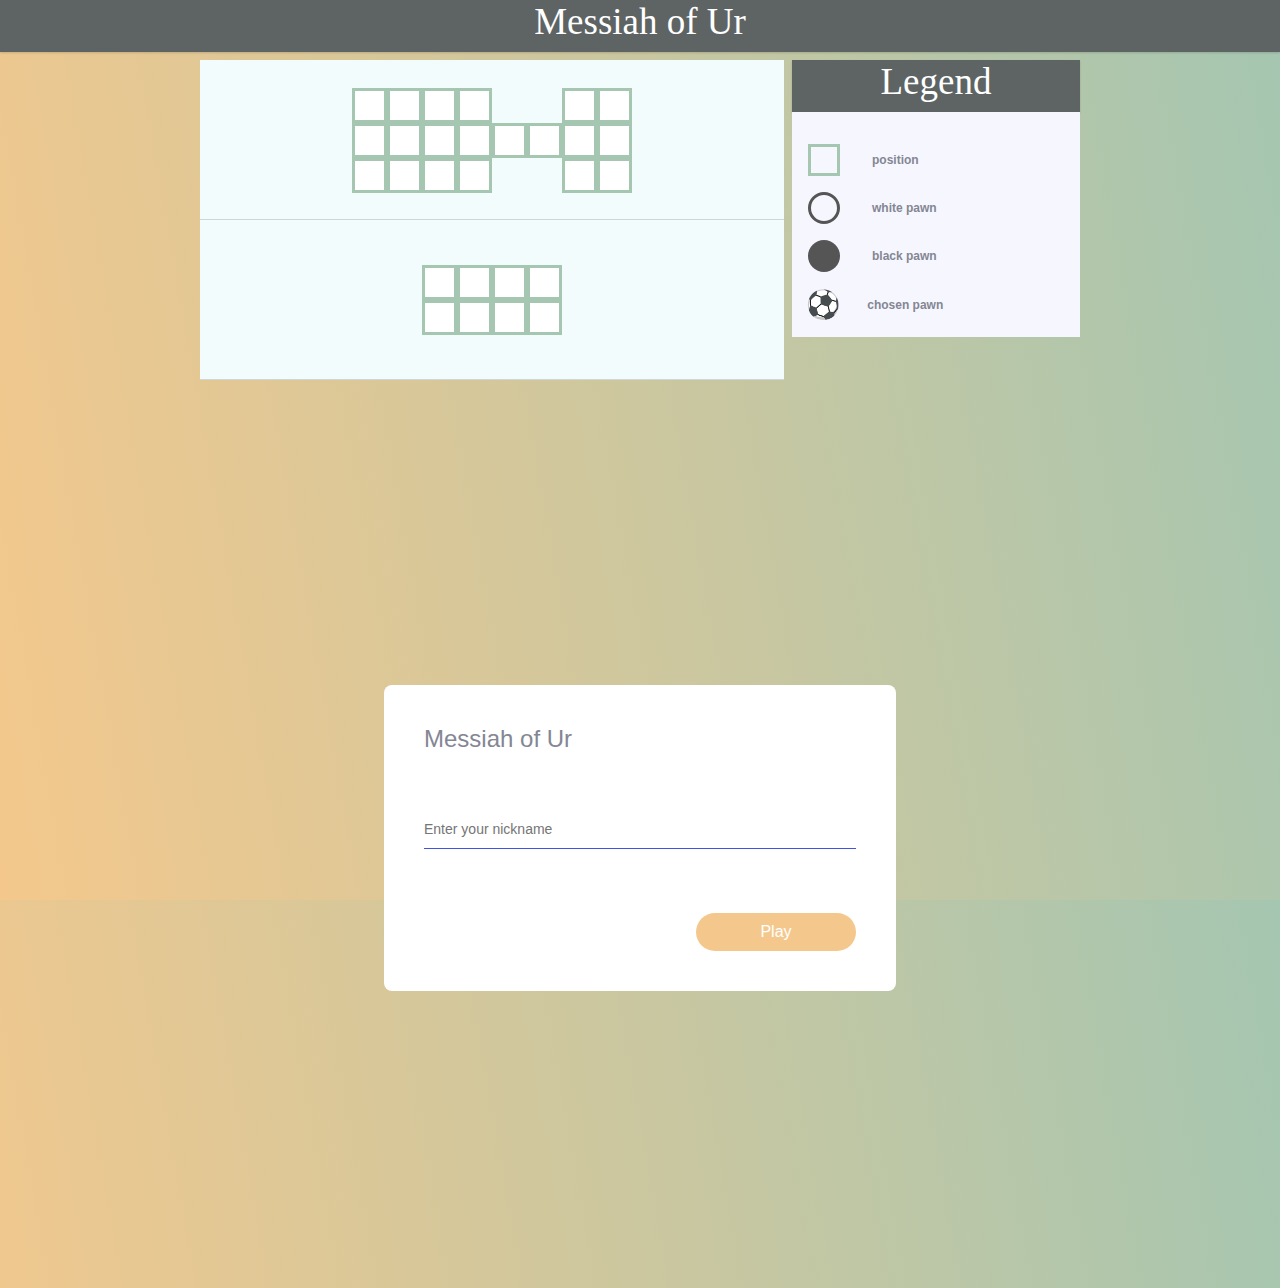
==== play.html @ 35cfcf19 "Create Initial Commit" ====
<!DOCTYPE html>
<html lang="en">

<head>
    <meta charset="UTF-8">
    <title>Messiah of Ur</title>
    <link rel="stylesheet" href="css/style.css">
    <meta name="viewport" content="width=device-width, initial-scale=1.0, maximum-scale=1.0, user-scalable=no">
</head>

<body>
    <header class="posts-header">
        <h1 class="page-headers">Messiah of Ur</h1>
    </header>

    <main class="container">
        <section class="main-content">
            <header class="game-wrapper">
                <div class="board-left-wrapper">
                    <div class="square board-square"></div>
                    <div class="square board-square"></div>
                    <div class="square board-square"></div>
                    <div class="square board-square"></div>
                    <div class="square board-square"></div>
                    <div class="square board-square"></div>
                    <div class="square board-square"></div>
                    <div class="square board-square"></div>
                    <div class="square board-square"></div>
                    <div class="square board-square"></div>
                    <div class="square board-square"></div>
                    <div class="square board-square"></div>
                </div>
                <div class="board-middle-wrapper">
                    <div class="square board-square"></div>
                    <div class="square board-square"></div>
                </div>
                <div class="board-right-wrapper">
                    <div class="square board-square"></div>
                    <div class="square board-square"></div>
                    <div class="square board-square"></div>
                    <div class="square board-square"></div>
                    <div class="square board-square"></div>
                    <div class="square board-square"></div>
                </div>
            </header>
            <div class="game-wrapper">
                <div class="board-squares-left">
                    <div class="square board-square"></div>
                    <div class="square board-square"></div>
                    <div class="square board-square"></div>
                    <div class="square board-square"></div>
                    <div class="square board-square"></div>
                    <div class="square board-square"></div>
                    <div class="square board-square"></div>
                    <div class="square board-square"></div>
                </div>
            </div>
        </section>
        <aside class="legend">
            <header class="posts-header">
                <h1 class="page-headers">Legend</h1>
            </header>

            <div class="legend-information">
                <div class="legend-content">
                    <div class="square legend-square"></div>
                    <h3>position</h3>
                </div>
                <div class="legend-content">
                    <div class="circle empty-circle"></div>
                    <h3>white pawn</h3>
                </div>
                <div class="legend-content">
                    <div class="circle filled-circle"></div>
                    <h3>black pawn</h3>
                </div>
                <div class="legend-content">
                    <a class="chosen-circle">&#9917;</a>
                    <h3>chosen pawn</h3>
                </div>
            </div>
        </aside>
    </main>

    <div class="start">
        <form name="auth-form" class="start-form">
            <h2 class="start-title">Messiah of Ur</h2>

            <input type="nickname" name="nickname" placeholder="Enter your nickname" class="nickname-input" />

            <div class="start-actions">
                <button type="submit" class="start-button">Play</button>
            </div>
        </form>
    </div>
</body>

</html>
---- css/style.css ----
* {
    box-sizing: border-box;
    margin: 0;
    padding: 0;
    font-family: Helvetica, sans-serif;
    outline: none;
}

html, body, .start {
    width: 100%;
    height: 100%;
}

body {
    background-image: linear-gradient(-100deg, #a5c6b1 0%, #f4c88c 100%);
    color: #333;
    font-size: 0.875rem;
}

.board-left-wrapper, .board-middle-wrapper, .board-right-wrapper, .board-squares-left {
    display: grid;
    background-color: #fff;
    color: #444;
}

.board-left-wrapper {
    grid-template-columns: 35px 35px 35px 35px;
    grid-template-rows: 35px 35px 35px;
}

.board-middle-wrapper {
    grid-template-columns: 35px 35px;
    grid-template-rows: 35px;
}

.board-right-wrapper {
    grid-template-columns: 35px 35px;
    grid-template-rows: 35px 35px 35px;
}

.board-squares-left {
    grid-template-columns: 35px 35px 35px 35px;
    grid-template-rows: 35px 35px;
}

.square {
    background-color: none;
    border-style: solid;
    border-color: #a5c6b1;
}

.board-square {
    height: 2.2rem;
    width: 2.2rem;
}

.circle {
    border-radius: 50%;
}

.legend-square, .circle {
    height: 2rem;
    width: 2rem;
    border-style: solid;
}

.circle {
    border-color: #555;
}

.empty-circle {
    background-color: none;
}

.filled-circle {
    background-color: #555;
}

.chosen-circle {
    font-size: 1.725rem;
    margin-left: -0.125rem;
    margin-right: -0.3rem;
}

.page-headers {
    font-size: 2.313rem;
    font-weight: 100;
    display: flex;
    justify-content: center;
    color: #fff;
    font-family: "Comic Sans MS", "Comic Sans", cursive;
}

.posts-header {
    background-color: #5e6464;
    box-shadow: 0 1px 2px 0 rgba(0, 0, 0, 0.15);
    align-items: center;
    height: 3.25rem;
}

.container {
    display: flex;
    align-items: flex-start;
    margin: 0.5rem auto;
    max-width: 55rem;
}

.start {
    display: flex;
}

.start-form {
    border-radius: 0.5rem;
    background-color: #FFF;
    display: flex;
    flex-direction: column;
    padding: 2.5rem;
    max-width: 32rem;
    margin: auto;
    max-height: 90%;
    width: 90%;
}

.start-title {
    color: #848694;
    font-size: 1.5rem;
    font-weight: 400;
    margin-bottom: 3.5rem;
    max-width: 100%;
}

.nickname-input {
    border: none;
    border-bottom: 1px solid #4154E0;
    font-size: 0.875rem;
    margin-bottom: 1rem;
    height: 2.5rem;
    width: 100%;
}

.nickname-input:focus {
    border-color: #557de0;
    box-shadow: 0 1px 0 0 #557de0;
}

.start-actions {
    align-self: flex-end;
    display: flex;
    flex-direction: column;
    align-items: center;
    margin-top: 3rem;
    width: 100%;
    max-width: 10rem;
}

.start-button {
    background-color: #f4c88c;
    border: none;
    border-radius: 1.25rem;
    color: #FFF;
    cursor: pointer;
    font-size: 1rem;
    text-align: center;
    height: 2.375rem;
    width: 100%;
}

.start-button:hover, .start-button:focus, .start-button:active {
    background-color: #cc883e;
}

.legend {
    background-color: #FFF;
    flex: 1;
    max-width: 18rem;
}

.legend-information {
    background-color: #F6F7FE;
    /* display: flex; */
    align-items: center;
    padding: 1rem;
    /* height: 3.75rem; */
}

.legend-content {
    display: flex;
    margin-right: 1rem;
    font-weight: 700;
    margin-top: 1rem;
}

.legend-content h3 {
    font-size: 0.75rem;
    align-items: center;
    justify-content: center;
    display: flex;
    color: #848694;
    /* margin-top: 1rem; */
    margin-left: 2rem;
}

.legend-content p {
    font-size: 1.125rem;
    color: #00BFD9;
}

.main-content {
    background-color: #FFF;
    flex: 1;
    margin-right: 0.5rem;
    list-style: none;
}

.post {
    display: flex;
    min-height: 7rem;
    padding-top: 1rem;
    padding-left: 1rem;
    padding-bottom: 1rem;
    box-shadow: inset 0 -1px 0 0 rgba(0, 0, 0, 0.15);
    display: flex;
    padding-right: 1rem;
}

.game-wrapper {
    height: 10rem;
    padding: 0 2rem;
    background-color: #F2FCFD;
    display: flex;
    justify-content: center;
    flex-direction: row;
    align-items: center;
    box-shadow: inset 0 -1px 0 0 rgba(0, 0, 0, 0.15);
}

@media screen and (max-width: 55.5rem) {
    .container {
        flex-direction: column;
        width: 90%;
        align-items: stretch;
    }
    .legend {
        margin-right: 0;
        /* max-width: 40%; */
    }
}
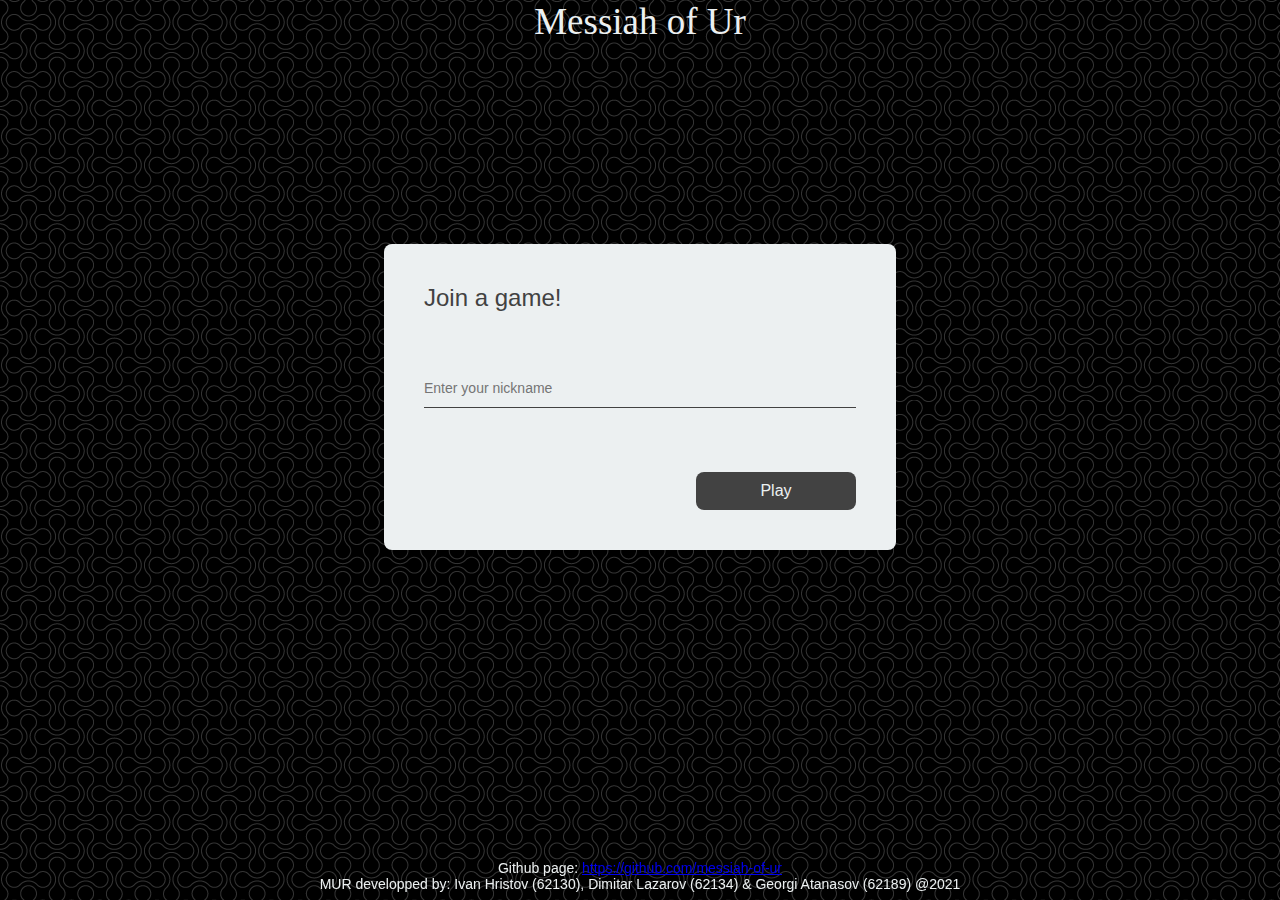
==== commit 413b64b6: "Refined UI and fixed some gameplay bugs" ====
--- a/play.html
+++ b/play.html
@@ -13,46 +13,63 @@
         <h1 class="page-headers">Messiah of Ur</h1>
     </header>
 
-    <main class="container">
+    <main id="container">
         <section class="main-content">
+            <div class="messages-wrapper">
+                <h3 class="messages" id="message:1">...</h3>
+                <h3 class="messages" id="message:2">Waiting for the other player</h3>
+                <h3 class="messages" id="message:3">...</h3>
+            </div>
+            <hr>
+            <div class="score-wrapper">
+                <h3 id="score">Score - You: 0, Opponent: 0</h3>
+            </div>
+            <hr>
             <header class="game-wrapper">
                 <div class="board-left-wrapper">
-                    <div class="square board-square"></div>
-                    <div class="square board-square"></div>
-                    <div class="square board-square"></div>
-                    <div class="square board-square"></div>
-                    <div class="square board-square"></div>
-                    <div class="square board-square"></div>
-                    <div class="square board-square"></div>
-                    <div class="square board-square"></div>
-                    <div class="square board-square"></div>
-                    <div class="square board-square"></div>
-                    <div class="square board-square"></div>
-                    <div class="square board-square"></div>
+                    <div class="square board-square"><div class="circle" id="B:-4"></div></div>
+                    <div class="square board-square"><div class="circle" id="B:-3"></div></div>
+                    <div class="square board-square"><div class="circle" id="B:-2"></div></div>
+                    <div class="square board-square"><div class="circle" id="B:-1"></div></div>
+                    <div class="square board-square"><div class="circle" id="B:5"></div></div>
+                    <div class="square board-square"><div class="circle" id="B:6"></div></div>
+                    <div class="square board-square"><div class="circle" id="B:7"></div></div>
+                    <div class="square board-square circle-background-image"><div class="circle" id="B:8"></div></div>
+                    <div class="square board-square"><div class="circle" id="B:4"></div></div>
+                    <div class="square board-square"><div class="circle" id="B:3"></div></div>
+                    <div class="square board-square"><div class="circle" id="B:2"></div></div>
+                    <div class="square board-square"><div class="circle" id="B:1"></div></div>
                 </div>
                 <div class="board-middle-wrapper">
-                    <div class="square board-square"></div>
-                    <div class="square board-square"></div>
+                    <div class="square board-square"><div class="circle" id="B:9"></div></div>
+                    <div class="square board-square"><div class="circle" id="B:10"></div></div>
                 </div>
                 <div class="board-right-wrapper">
-                    <div class="square board-square"></div>
-                    <div class="square board-square"></div>
-                    <div class="square board-square"></div>
-                    <div class="square board-square"></div>
-                    <div class="square board-square"></div>
-                    <div class="square board-square"></div>
+                    <div class="square board-square"><div class="circle" id="B:-14"></div></div>
+                    <div class="square board-square"><div class="circle" id="B:-13"></div></div>
+                    <div class="square board-square"><div class="circle" id="B:11"></div></div>
+                    <div class="square board-square"><div class="circle" id="B:12"></div></div>
+                    <div class="square board-square"><div class="circle" id="B:14"></div></div>
+                    <div class="square board-square"><div class="circle" id="B:13"></div></div>
                 </div>
             </header>
-            <div class="game-wrapper">
-                <div class="board-squares-left">
-                    <div class="square board-square"></div>
-                    <div class="square board-square"></div>
-                    <div class="square board-square"></div>
-                    <div class="square board-square"></div>
-                    <div class="square board-square"></div>
-                    <div class="square board-square"></div>
-                    <div class="square board-square"></div>
-                    <div class="square board-square"></div>
+            <hr>
+            <div class="game-wrapper current-turn-wrapper">
+                <div class="bench">
+                    <h4>Bench</h4>
+                    <div class="board-squares-left">
+                        <div class="square board-square"><div class="circle" id="S:1"></div></div>
+                        <div class="square board-square"><div class="circle" id="S:2"></div></div>
+                        <div class="square board-square"><div class="circle" id="S:3"></div></div>
+                        <div class="square board-square"><div class="circle" id="S:4"></div></div>
+                        <div class="square board-square"><div class="circle" id="S:5"></div></div>
+                        <div class="square board-square"><div class="circle" id="S:6"></div></div>
+                        <div class="square board-square"><div class="circle" id="S:7"></div></div>
+                        <div class="square board-square"><div class="circle" id="S:8"></div></div>
+                    </div>
+                </div>
+                <div class="skip-actions">
+                    <button type="submit" class="start-button" onclick="skipMove()">Skip turn</button>
                 </div>
             </div>
         </section>
@@ -60,39 +77,46 @@
             <header class="posts-header">
                 <h1 class="page-headers">Legend</h1>
             </header>
-
+            <hr>
             <div class="legend-information">
                 <div class="legend-content">
                     <div class="square legend-square"></div>
-                    <h3>position</h3>
+                    <h3>Zones</h3>
                 </div>
                 <div class="legend-content">
                     <div class="circle empty-circle"></div>
-                    <h3>white pawn</h3>
+                    <h3 id="white-pawn">white pawn</h3>
                 </div>
                 <div class="legend-content">
                     <div class="circle filled-circle"></div>
-                    <h3>black pawn</h3>
+                    <h3 id="black-pawn">black pawn</h3>
                 </div>
                 <div class="legend-content">
-                    <a class="chosen-circle">&#9917;</a>
-                    <h3>chosen pawn</h3>
+                    <div class="circle available-circle"></div>
+                    <h3>Pawns available to move</h3>
                 </div>
             </div>
         </aside>
     </main>
 
-    <div class="start">
-        <form name="auth-form" class="start-form">
-            <h2 class="start-title">Messiah of Ur</h2>
+    <div id="start" name="auth-form" class="start-form">
+            <h2 class="start-title">Join a game!</h2>
 
-            <input type="nickname" name="nickname" placeholder="Enter your nickname" class="nickname-input" />
+            <input type="nickname" name="nickname" placeholder="Enter your nickname" id="nickname-input"/>
 
             <div class="start-actions">
-                <button type="submit" class="start-button">Play</button>
+                <button class="start-button" onclick="startGame();">Play</button>
             </div>
-        </form>
     </div>
+
+    <footer class="footer">
+        <p>Github page: <a href="https://github.com/messiah-of-ur">https://github.com/messiah-of-ur</a></p>
+        <p>MUR developped by: Ivan Hristov (62130), Dimitar Lazarov (62134) & Georgi Atanasov (62189) @2021</p>
+    </footer>
+
+    <input id="plrID" value=0 type="number"></input>
+
+    <script src="js/game.js"></script>
 </body>
 
 </html>--- a/css/style.css
+++ b/css/style.css
@@ -1,25 +1,89 @@
+@font-face {
+    font-family: Yusei;
+    src: url(YuseiMagic-Regular.ttf);
+}
+ 
 * {
     box-sizing: border-box;
     margin: 0;
     padding: 0;
-    font-family: Helvetica, sans-serif;
+    font-family: Yusei, sans-serif;
     outline: none;
 }
 
-html, body, .start {
+html, body {
     width: 100%;
     height: 100%;
 }
 
 body {
-    background-image: linear-gradient(-100deg, #a5c6b1 0%, #f4c88c 100%);
+    background-image: url("../images/double-bubble-dark.png");
     color: #333;
     font-size: 0.875rem;
 }
 
+.posts-header {
+    /* background-color: #000; */
+    align-items: center;
+    height: 3.25rem;
+}
+
+.page-headers {
+    font-size: 2.313rem;
+    font-weight: 100;
+    display: flex;
+    justify-content: center;
+    color: #ecf0f1;
+    font-family: Yusei;
+}
+
+#container {
+    /*display: flex;*/
+    display: none;
+    align-items: flex-start;
+    margin: 1rem auto;
+    max-width: 55rem;
+}
+
+hr {
+    border: 1px solid #424242;
+    background-color: #424242;
+    margin: 0.5rem;
+    margin-left: 2rem;
+    margin-right: 2rem;
+}
+
+.main-content {
+    border-radius: 0.5rem;
+    background-color: #ecf0f1;
+    flex: 1;
+    margin-right: 0.5rem;
+    list-style: none;
+}
+
+.messages-wrapper {
+    display: grid;
+    justify-content: center;
+    align-items: center;
+    height: 5rem;
+}
+
+.messages {
+    color: #333;
+}
+
+.game-wrapper {
+    height: 10rem;
+    padding: 0 2rem;
+    display: flex;
+    justify-content: center;
+    flex-direction: row;
+    align-items: center;
+}
+
 .board-left-wrapper, .board-middle-wrapper, .board-right-wrapper, .board-squares-left {
     display: grid;
-    background-color: #fff;
+    background-color: #ecf0f1;
     color: #444;
 }
 
@@ -38,6 +102,28 @@
     grid-template-rows: 35px 35px 35px;
 }
 
+.circle-background-image {
+    background-image: url("../images/rosette-gray.png");
+    background-size: cover;
+}
+
+.score-wrapper {
+    display: flex;
+    justify-content: center;
+    align-items: center;
+    height: 2rem;
+}
+
+.current-turn-wrapper {
+    justify-content: space-around;
+}
+
+.bench h4 {
+    display: flex;
+    justify-content: center;
+    margin-bottom: 0.5rem;
+}
+
 .board-squares-left {
     grid-template-columns: 35px 35px 35px 35px;
     grid-template-rows: 35px 35px;
@@ -46,101 +132,125 @@
 .square {
     background-color: none;
     border-style: solid;
-    border-color: #a5c6b1;
+    border-color: #424242;
 }
 
 .board-square {
-    height: 2.2rem;
-    width: 2.2rem;
+    height: 2.3rem;
+    width: 2.3rem;
+
+}
+
+.skip-actions {
+    width: 100%;
+    max-width: 10rem;
+}
+
+.legend {
+    background-color: #ecf0f1;
+    flex: 1;
+    max-width: 18rem;
+    border-radius: 0.5rem;
+}
+
+.legend .page-headers {
+    color: #424242;
+}
+
+.legend .posts-header {
+    height: 5.65rem;
+    align-items: center;
+    justify-content: center;
+    display: flex;
+}
+
+.legend-information {
+    align-items: center;
+    padding: 2rem;
+    padding-top: 1rem;
+}
+
+.legend-content {
+    display: flex;
+    margin-right: 1rem;
+    font-weight: 700;
+    margin-top: 1rem;
+}
+
+.legend-content h3 {
+    font-size: 0.75rem;
+    align-items: center;
+    justify-content: center;
+    display: flex;
+    color: #424242;
+    /* margin-top: 1rem; */
+    margin-left: 2rem;
+}
+
+.legend-square, .circle {
+    height: 1.85rem;
+    width: 1.85rem;
+    border-style: solid;
 }
 
 .circle {
     border-radius: 50%;
-}
-
-.legend-square, .circle {
-    height: 2rem;
-    width: 2rem;
-    border-style: solid;
-}
-
-.circle {
-    border-color: #555;
+    border-color: #424242;
 }
 
 .empty-circle {
-    background-color: none;
+    background-color: #fff;
 }
 
 .filled-circle {
-    background-color: #555;
-}
-
-.chosen-circle {
-    font-size: 1.725rem;
-    margin-left: -0.125rem;
-    margin-right: -0.3rem;
-}
-
-.page-headers {
-    font-size: 2.313rem;
-    font-weight: 100;
-    display: flex;
-    justify-content: center;
-    color: #fff;
-    font-family: "Comic Sans MS", "Comic Sans", cursive;
-}
-
-.posts-header {
-    background-color: #5e6464;
-    box-shadow: 0 1px 2px 0 rgba(0, 0, 0, 0.15);
-    align-items: center;
-    height: 3.25rem;
-}
-
-.container {
-    display: flex;
-    align-items: flex-start;
-    margin: 0.5rem auto;
-    max-width: 55rem;
-}
-
-.start {
-    display: flex;
+    background-color: #000;
+}
+
+.available-circle {
+    border-color: #d35400;
+    background-color: #424242;
+}
+
+#start {
+    display: flex;
+}
+
+input {
+    background-color: #ecf0f1;
 }
 
 .start-form {
     border-radius: 0.5rem;
-    background-color: #FFF;
+    background-color: #ecf0f1;
     display: flex;
     flex-direction: column;
     padding: 2.5rem;
     max-width: 32rem;
     margin: auto;
+    margin-top: 15%;
     max-height: 90%;
     width: 90%;
 }
 
 .start-title {
-    color: #848694;
+    color: #424242;
     font-size: 1.5rem;
     font-weight: 400;
     margin-bottom: 3.5rem;
     max-width: 100%;
 }
 
-.nickname-input {
+#nickname-input {
     border: none;
-    border-bottom: 1px solid #4154E0;
+    border-bottom: 1px solid #424242;
     font-size: 0.875rem;
     margin-bottom: 1rem;
     height: 2.5rem;
     width: 100%;
 }
 
-.nickname-input:focus {
-    border-color: #557de0;
-    box-shadow: 0 1px 0 0 #557de0;
+#nickname-input:focus {
+    border-color: #424242;
 }
 
 .start-actions {
@@ -154,10 +264,10 @@
 }
 
 .start-button {
-    background-color: #f4c88c;
+    background-color: #424242;
     border: none;
-    border-radius: 1.25rem;
-    color: #FFF;
+    border-radius: 0.5rem;
+    color: #ecf0f1;
     cursor: pointer;
     font-size: 1rem;
     text-align: center;
@@ -166,82 +276,37 @@
 }
 
 .start-button:hover, .start-button:focus, .start-button:active {
-    background-color: #cc883e;
-}
-
-.legend {
-    background-color: #FFF;
-    flex: 1;
-    max-width: 18rem;
-}
-
-.legend-information {
-    background-color: #F6F7FE;
-    /* display: flex; */
-    align-items: center;
-    padding: 1rem;
-    /* height: 3.75rem; */
-}
-
-.legend-content {
-    display: flex;
-    margin-right: 1rem;
-    font-weight: 700;
-    margin-top: 1rem;
-}
-
-.legend-content h3 {
-    font-size: 0.75rem;
-    align-items: center;
-    justify-content: center;
-    display: flex;
-    color: #848694;
-    /* margin-top: 1rem; */
-    margin-left: 2rem;
-}
-
-.legend-content p {
-    font-size: 1.125rem;
-    color: #00BFD9;
-}
-
-.main-content {
-    background-color: #FFF;
-    flex: 1;
-    margin-right: 0.5rem;
-    list-style: none;
-}
-
-.post {
-    display: flex;
-    min-height: 7rem;
-    padding-top: 1rem;
-    padding-left: 1rem;
-    padding-bottom: 1rem;
-    box-shadow: inset 0 -1px 0 0 rgba(0, 0, 0, 0.15);
-    display: flex;
-    padding-right: 1rem;
-}
-
-.game-wrapper {
-    height: 10rem;
-    padding: 0 2rem;
-    background-color: #F2FCFD;
-    display: flex;
-    justify-content: center;
-    flex-direction: row;
-    align-items: center;
-    box-shadow: inset 0 -1px 0 0 rgba(0, 0, 0, 0.15);
+    background-color: #000;
+}
+
+.footer {
+    position: fixed;
+    display: flex;
+    flex-direction: column;
+    justify-content: center;
+    align-items: center;
+    width: 100%;
+    /* background-color: #000; */
+    bottom: 0;
+    height: 3rem;
+    color: #ecf0f1;
+}
+
+a:visited { color: #bbb; }
+a:hover, a:active { color:#ffffff }
+
+#plrID {
+    display: none;
 }
 
 @media screen and (max-width: 55.5rem) {
-    .container {
+    #container {
         flex-direction: column;
         width: 90%;
         align-items: stretch;
+        display: "none"
     }
     .legend {
         margin-right: 0;
-        /* max-width: 40%; */
     }
-}+}
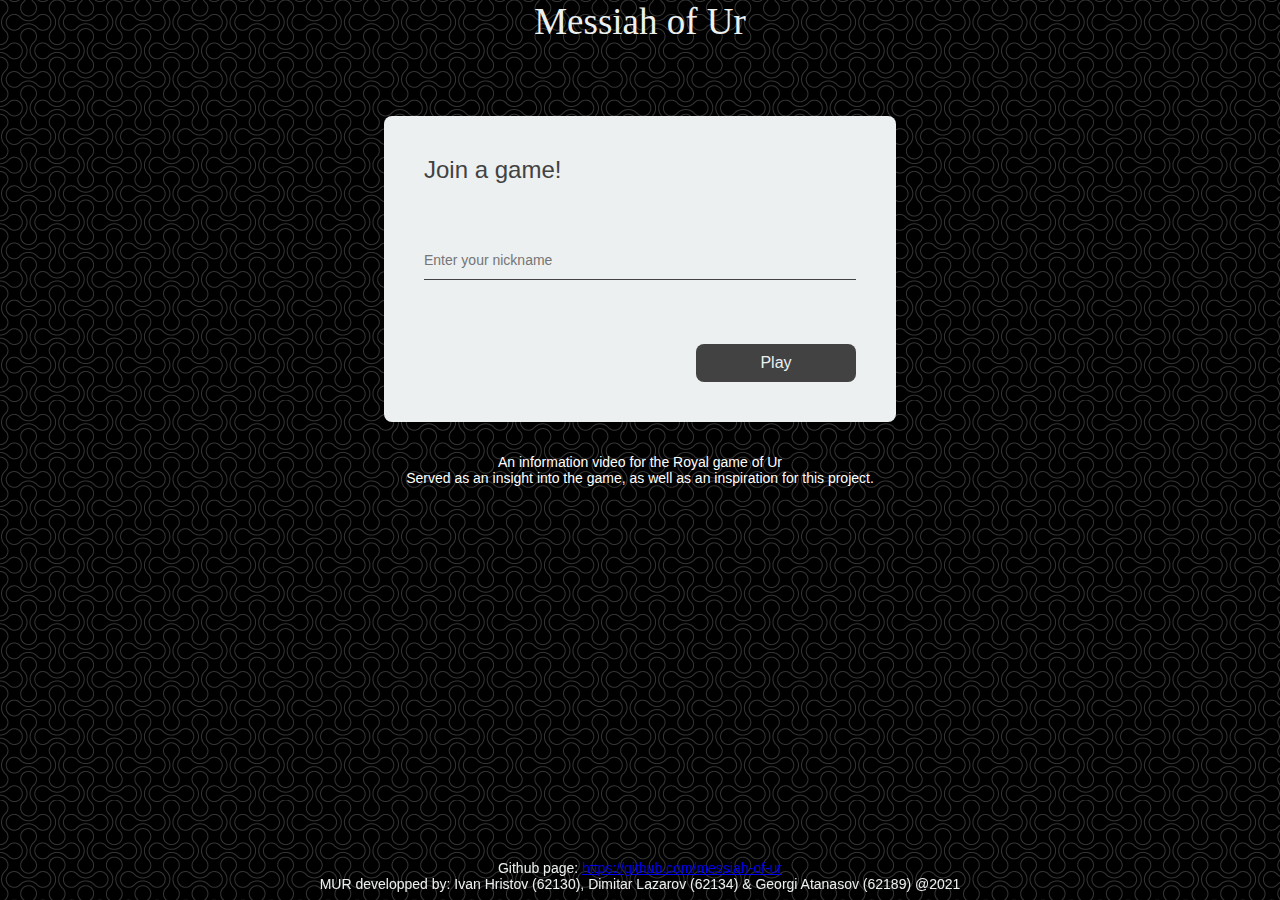
==== commit cb9b4a06: "Added an informational video + Bugfixes" ====
--- a/play.html
+++ b/play.html
@@ -27,7 +27,7 @@
             <hr>
             <header class="game-wrapper">
                 <div class="board-left-wrapper">
-                    <div class="square board-square"><div class="circle" id="B:-4"></div></div>
+                    <div class="square board-square circle-background-image"><div class="circle" id="B:-4"></div></div>
                     <div class="square board-square"><div class="circle" id="B:-3"></div></div>
                     <div class="square board-square"><div class="circle" id="B:-2"></div></div>
                     <div class="square board-square"><div class="circle" id="B:-1"></div></div>
@@ -35,7 +35,7 @@
                     <div class="square board-square"><div class="circle" id="B:6"></div></div>
                     <div class="square board-square"><div class="circle" id="B:7"></div></div>
                     <div class="square board-square circle-background-image"><div class="circle" id="B:8"></div></div>
-                    <div class="square board-square"><div class="circle" id="B:4"></div></div>
+                    <div class="square board-square circle-background-image"><div class="circle" id="B:4"></div></div>
                     <div class="square board-square"><div class="circle" id="B:3"></div></div>
                     <div class="square board-square"><div class="circle" id="B:2"></div></div>
                     <div class="square board-square"><div class="circle" id="B:1"></div></div>
@@ -45,11 +45,11 @@
                     <div class="square board-square"><div class="circle" id="B:10"></div></div>
                 </div>
                 <div class="board-right-wrapper">
-                    <div class="square board-square"><div class="circle" id="B:-14"></div></div>
+                    <div class="square board-square circle-background-image"><div class="circle" id="B:-14"></div></div>
                     <div class="square board-square"><div class="circle" id="B:-13"></div></div>
                     <div class="square board-square"><div class="circle" id="B:11"></div></div>
                     <div class="square board-square"><div class="circle" id="B:12"></div></div>
-                    <div class="square board-square"><div class="circle" id="B:14"></div></div>
+                    <div class="square board-square circle-background-image"><div class="circle" id="B:14"></div></div>
                     <div class="square board-square"><div class="circle" id="B:13"></div></div>
                 </div>
             </header>
@@ -84,6 +84,10 @@
                     <h3>Zones</h3>
                 </div>
                 <div class="legend-content">
+                    <div class="square legend-square circle-background-image"></div>
+                    <h3>Rosette Zone</h3>
+                </div>
+                <div class="legend-content">
                     <div class="circle empty-circle"></div>
                     <h3 id="white-pawn">white pawn</h3>
                 </div>
@@ -99,15 +103,25 @@
         </aside>
     </main>
 
-    <div id="start" name="auth-form" class="start-form">
+    <div id="landing">
+        <div id="start" name="auth-form" class="start-form">
             <h2 class="start-title">Join a game!</h2>
+    
+            <input type="nickname" name="nickname" placeholder="Enter your nickname" id="nickname-input"/>
+    
+            <div class="start-actions">
+                   <button class="start-button" onclick="startGame();">Play</button>
+            </div>
+        </div>
 
-            <input type="nickname" name="nickname" placeholder="Enter your nickname" id="nickname-input"/>
+        <br><br>
+        <p>An information video for the Royal game of Ur</p>
+        <p>Served as an insight into the game, as well as an inspiration for this project.</p>
+        <br><br>
+        <iframe id='landing-video' width="480" height="270" src="https://www.youtube.com/embed/WZskjLq040I" frameborder="0" allow="accelerometer; autoplay; clipboard-write; encrypted-media; gyroscope; picture-in-picture" allowfullscreen></iframe>
+    </div>
 
-            <div class="start-actions">
-                <button class="start-button" onclick="startGame();">Play</button>
-            </div>
-    </div>
+    
 
     <footer class="footer">
         <p>Github page: <a href="https://github.com/messiah-of-ur">https://github.com/messiah-of-ur</a></p>
--- a/css/style.css
+++ b/css/style.css
@@ -23,7 +23,6 @@
 }
 
 .posts-header {
-    /* background-color: #000; */
     align-items: center;
     height: 3.25rem;
 }
@@ -38,7 +37,6 @@
 }
 
 #container {
-    /*display: flex;*/
     display: none;
     align-items: flex-start;
     margin: 1rem auto;
@@ -62,7 +60,8 @@
 }
 
 .messages-wrapper {
-    display: grid;
+    display: flex;
+    flex-direction: column;
     justify-content: center;
     align-items: center;
     height: 5rem;
@@ -158,7 +157,7 @@
 }
 
 .legend .posts-header {
-    height: 5.65rem;
+    height: 5rem;
     align-items: center;
     justify-content: center;
     display: flex;
@@ -183,7 +182,6 @@
     justify-content: center;
     display: flex;
     color: #424242;
-    /* margin-top: 1rem; */
     margin-left: 2rem;
 }
 
@@ -215,6 +213,20 @@
     display: flex;
 }
 
+#landing {
+    display: flex;
+    flex-direction: column;
+    align-content: center;
+    align-items: center;
+    justify-content: center;
+    padding-bottom: 5rem;
+    color: #fff;
+}
+
+#landing-video {
+    align-content: center;
+}
+
 input {
     background-color: #ecf0f1;
 }
@@ -222,12 +234,12 @@
 .start-form {
     border-radius: 0.5rem;
     background-color: #ecf0f1;
-    display: flex;
+    display: block;
     flex-direction: column;
     padding: 2.5rem;
     max-width: 32rem;
     margin: auto;
-    margin-top: 15%;
+    margin-top: 5%;
     max-height: 90%;
     width: 90%;
 }
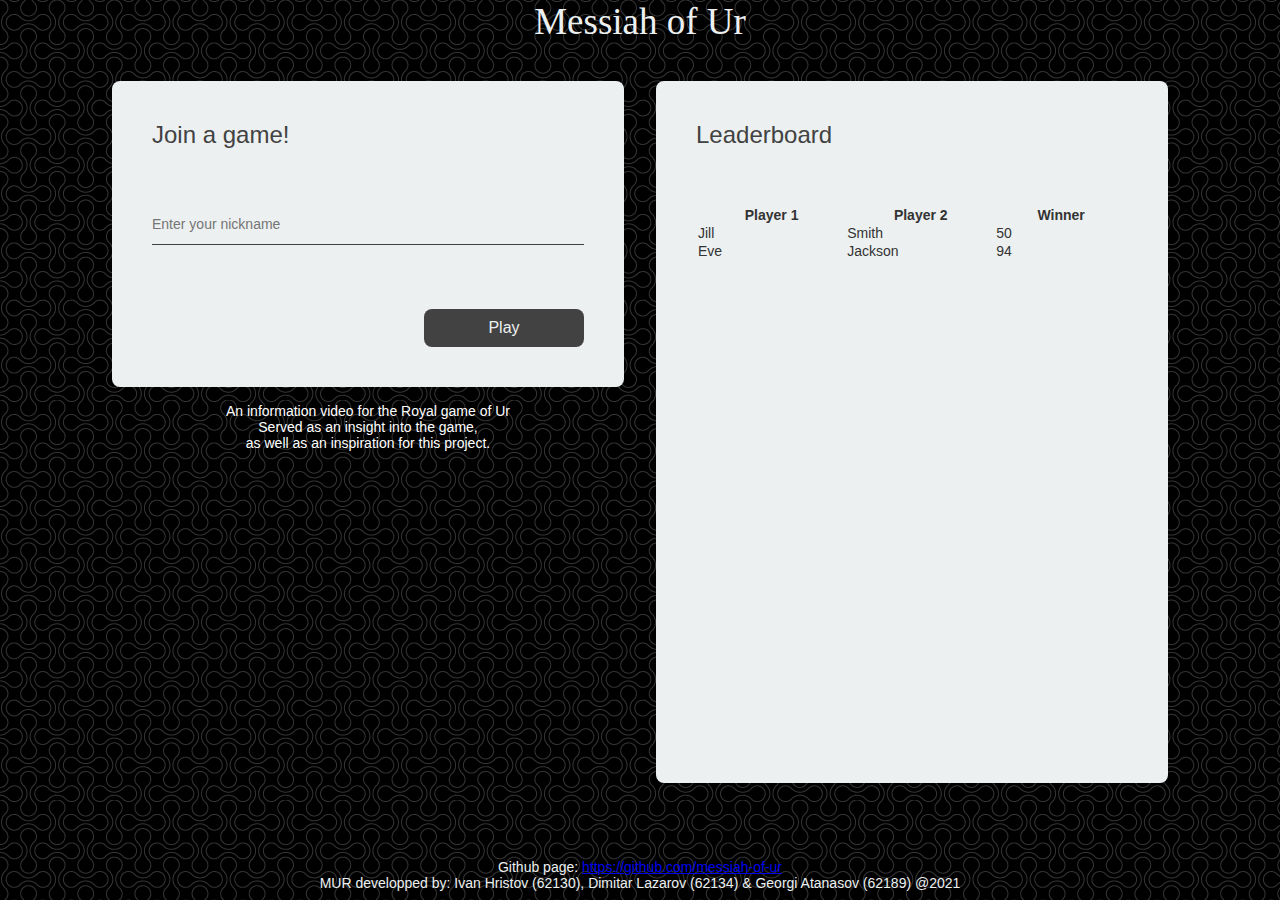
==== commit a9ae96c3: "New victory messages + refactoring." ====
--- a/play.html
+++ b/play.html
@@ -20,37 +20,79 @@
                 <h3 class="messages" id="message:2">Waiting for the other player</h3>
                 <h3 class="messages" id="message:3">...</h3>
             </div>
+
             <hr>
             <div class="score-wrapper">
                 <h3 id="score">Score - You: 0, Opponent: 0</h3>
             </div>
             <hr>
+
             <header class="game-wrapper">
                 <div class="board-left-wrapper">
-                    <div class="square board-square circle-background-image"><div class="circle" id="B:-4"></div></div>
-                    <div class="square board-square"><div class="circle" id="B:-3"></div></div>
-                    <div class="square board-square"><div class="circle" id="B:-2"></div></div>
-                    <div class="square board-square"><div class="circle" id="B:-1"></div></div>
-                    <div class="square board-square"><div class="circle" id="B:5"></div></div>
-                    <div class="square board-square"><div class="circle" id="B:6"></div></div>
-                    <div class="square board-square"><div class="circle" id="B:7"></div></div>
-                    <div class="square board-square circle-background-image"><div class="circle" id="B:8"></div></div>
-                    <div class="square board-square circle-background-image"><div class="circle" id="B:4"></div></div>
-                    <div class="square board-square"><div class="circle" id="B:3"></div></div>
-                    <div class="square board-square"><div class="circle" id="B:2"></div></div>
-                    <div class="square board-square"><div class="circle" id="B:1"></div></div>
+                    <div class="square board-square circle-background-image">
+                        <div class="circle" id="B:-4"></div>
+                    </div>
+                    <div class="square board-square">
+                        <div class="circle" id="B:-3"></div>
+                    </div>
+                    <div class="square board-square">
+                        <div class="circle" id="B:-2"></div>
+                    </div>
+                    <div class="square board-square">
+                        <div class="circle" id="B:-1"></div>
+                    </div>
+                    <div class="square board-square">
+                        <div class="circle" id="B:5"></div>
+                    </div>
+                    <div class="square board-square">
+                        <div class="circle" id="B:6"></div>
+                    </div>
+                    <div class="square board-square">
+                        <div class="circle" id="B:7"></div>
+                    </div>
+                    <div class="square board-square circle-background-image">
+                        <div class="circle" id="B:8"></div>
+                    </div>
+                    <div class="square board-square circle-background-image">
+                        <div class="circle" id="B:4"></div>
+                    </div>
+                    <div class="square board-square">
+                        <div class="circle" id="B:3"></div>
+                    </div>
+                    <div class="square board-square">
+                        <div class="circle" id="B:2"></div>
+                    </div>
+                    <div class="square board-square">
+                        <div class="circle" id="B:1"></div>
+                    </div>
                 </div>
                 <div class="board-middle-wrapper">
-                    <div class="square board-square"><div class="circle" id="B:9"></div></div>
-                    <div class="square board-square"><div class="circle" id="B:10"></div></div>
+                    <div class="square board-square">
+                        <div class="circle" id="B:9"></div>
+                    </div>
+                    <div class="square board-square">
+                        <div class="circle" id="B:10"></div>
+                    </div>
                 </div>
                 <div class="board-right-wrapper">
-                    <div class="square board-square circle-background-image"><div class="circle" id="B:-14"></div></div>
-                    <div class="square board-square"><div class="circle" id="B:-13"></div></div>
-                    <div class="square board-square"><div class="circle" id="B:11"></div></div>
-                    <div class="square board-square"><div class="circle" id="B:12"></div></div>
-                    <div class="square board-square circle-background-image"><div class="circle" id="B:14"></div></div>
-                    <div class="square board-square"><div class="circle" id="B:13"></div></div>
+                    <div class="square board-square circle-background-image">
+                        <div class="circle" id="B:-14"></div>
+                    </div>
+                    <div class="square board-square">
+                        <div class="circle" id="B:-13"></div>
+                    </div>
+                    <div class="square board-square">
+                        <div class="circle" id="B:11"></div>
+                    </div>
+                    <div class="square board-square">
+                        <div class="circle" id="B:12"></div>
+                    </div>
+                    <div class="square board-square circle-background-image">
+                        <div class="circle" id="B:14"></div>
+                    </div>
+                    <div class="square board-square">
+                        <div class="circle" id="B:13"></div>
+                    </div>
                 </div>
             </header>
             <hr>
@@ -58,14 +100,30 @@
                 <div class="bench">
                     <h4>Bench</h4>
                     <div class="board-squares-left">
-                        <div class="square board-square"><div class="circle" id="S:1"></div></div>
-                        <div class="square board-square"><div class="circle" id="S:2"></div></div>
-                        <div class="square board-square"><div class="circle" id="S:3"></div></div>
-                        <div class="square board-square"><div class="circle" id="S:4"></div></div>
-                        <div class="square board-square"><div class="circle" id="S:5"></div></div>
-                        <div class="square board-square"><div class="circle" id="S:6"></div></div>
-                        <div class="square board-square"><div class="circle" id="S:7"></div></div>
-                        <div class="square board-square"><div class="circle" id="S:8"></div></div>
+                        <div class="square board-square">
+                            <div class="circle" id="S:1"></div>
+                        </div>
+                        <div class="square board-square">
+                            <div class="circle" id="S:2"></div>
+                        </div>
+                        <div class="square board-square">
+                            <div class="circle" id="S:3"></div>
+                        </div>
+                        <div class="square board-square">
+                            <div class="circle" id="S:4"></div>
+                        </div>
+                        <div class="square board-square">
+                            <div class="circle" id="S:5"></div>
+                        </div>
+                        <div class="square board-square">
+                            <div class="circle" id="S:6"></div>
+                        </div>
+                        <div class="square board-square">
+                            <div class="circle" id="S:7"></div>
+                        </div>
+                        <div class="square board-square">
+                            <div class="circle" id="S:8"></div>
+                        </div>
                     </div>
                 </div>
                 <div class="skip-actions">
@@ -104,24 +162,50 @@
     </main>
 
     <div id="landing">
-        <div id="start" name="auth-form" class="start-form">
-            <h2 class="start-title">Join a game!</h2>
-    
-            <input type="nickname" name="nickname" placeholder="Enter your nickname" id="nickname-input"/>
-    
-            <div class="start-actions">
-                   <button class="start-button" onclick="startGame();">Play</button>
-            </div>
+        <div id="form-and-video">
+            <div id="start" name="auth-form" class="start-form">
+                <h2 class="start-title">Join a game!</h2>
+
+                <input type="nickname" name="nickname" placeholder="Enter your nickname" id="nickname-input" />
+
+                <div class="start-actions">
+                    <button class="start-button" onclick="startGame();">Play</button>
+                </div>
+            </div>
+            <br>
+
+            <p>An information video for the Royal game of Ur</p>
+            <p>Served as an insight into the game,</p>
+            <p> as well as an inspiration for this project.</p>
+
+            <br>
+            <iframe id='landing-video' width="512" height="288" src="https://www.youtube.com/embed/WZskjLq040I"
+                frameborder="0"
+                allow="accelerometer; autoplay; clipboard-write; encrypted-media; gyroscope; picture-in-picture"
+                allowfullscreen></iframe>
         </div>
 
-        <br><br>
-        <p>An information video for the Royal game of Ur</p>
-        <p>Served as an insight into the game, as well as an inspiration for this project.</p>
-        <br><br>
-        <iframe id='landing-video' width="480" height="270" src="https://www.youtube.com/embed/WZskjLq040I" frameborder="0" allow="accelerometer; autoplay; clipboard-write; encrypted-media; gyroscope; picture-in-picture" allowfullscreen></iframe>
+        <div id="game-results">
+            <h2 class="start-title">Leaderboard</h2>
+            <table id="leaderboard">
+                <tr>
+                    <th>Player 1</th>
+                    <th>Player 2</th>
+                    <th>Winner</th>
+                </tr>
+                <tr>
+                    <td>Jill</td>
+                    <td>Smith</td>
+                    <td>50</td>
+                </tr>
+                <tr>
+                    <td>Eve</td>
+                    <td>Jackson</td>
+                    <td>94</td>
+                </tr>
+            </table>
+        </div>
     </div>
-
-    
 
     <footer class="footer">
         <p>Github page: <a href="https://github.com/messiah-of-ur">https://github.com/messiah-of-ur</a></p>
--- a/css/style.css
+++ b/css/style.css
@@ -5,21 +5,21 @@
  
 * {
     box-sizing: border-box;
+    outline: none;
+    font-family: Yusei, sans-serif;
     margin: 0;
     padding: 0;
-    font-family: Yusei, sans-serif;
-    outline: none;
 }
 
 html, body {
-    width: 100%;
     height: 100%;
+    width: 100%;
 }
 
 body {
     background-image: url("../images/double-bubble-dark.png");
+    font-size: 0.875rem;
     color: #333;
-    font-size: 0.875rem;
 }
 
 .posts-header {
@@ -28,12 +28,12 @@
 }
 
 .page-headers {
+    display: flex;
+    justify-content: center;
     font-size: 2.313rem;
     font-weight: 100;
-    display: flex;
-    justify-content: center;
+    font-family: Yusei;
     color: #ecf0f1;
-    font-family: Yusei;
 }
 
 #container {
@@ -43,41 +43,46 @@
     max-width: 55rem;
 }
 
+.main-content {
+    flex: 1;
+    list-style: none;
+    border-radius: 0.5rem;
+    background-color: #ecf0f1;
+    margin-right: 0.5rem;
+}
+
+.messages-wrapper {
+    display: flex;
+    flex-direction: column;
+    justify-content: center;
+    align-items: center;
+    height: 5rem;
+}
+
 hr {
+    background-color: #424242;
     border: 1px solid #424242;
-    background-color: #424242;
-    margin: 0.5rem;
-    margin-left: 2rem;
-    margin-right: 2rem;
-}
-
-.main-content {
-    border-radius: 0.5rem;
-    background-color: #ecf0f1;
-    flex: 1;
-    margin-right: 0.5rem;
-    list-style: none;
-}
-
-.messages-wrapper {
-    display: flex;
-    flex-direction: column;
-    justify-content: center;
-    align-items: center;
-    height: 5rem;
+    margin: 0.5rem 2rem 0.5rem 2rem;
 }
 
 .messages {
     color: #333;
 }
 
+.score-wrapper {
+    display: flex;
+    justify-content: center;
+    align-items: center;
+    height: 2rem;
+}
+
 .game-wrapper {
+    display: flex;
+    flex-direction: row;
+    align-items: center;
+    justify-content: center;
     height: 10rem;
     padding: 0 2rem;
-    display: flex;
-    justify-content: center;
-    flex-direction: row;
-    align-items: center;
 }
 
 .board-left-wrapper, .board-middle-wrapper, .board-right-wrapper, .board-squares-left {
@@ -104,28 +109,6 @@
 .circle-background-image {
     background-image: url("../images/rosette-gray.png");
     background-size: cover;
-}
-
-.score-wrapper {
-    display: flex;
-    justify-content: center;
-    align-items: center;
-    height: 2rem;
-}
-
-.current-turn-wrapper {
-    justify-content: space-around;
-}
-
-.bench h4 {
-    display: flex;
-    justify-content: center;
-    margin-bottom: 0.5rem;
-}
-
-.board-squares-left {
-    grid-template-columns: 35px 35px 35px 35px;
-    grid-template-rows: 35px 35px;
 }
 
 .square {
@@ -137,7 +120,21 @@
 .board-square {
     height: 2.3rem;
     width: 2.3rem;
-
+}
+
+.current-turn-wrapper {
+    justify-content: space-around;
+}
+
+.bench h4 {
+    display: flex;
+    justify-content: center;
+    margin-bottom: 0.5rem;
+}
+
+.board-squares-left {
+    grid-template-columns: 35px 35px 35px 35px;
+    grid-template-rows: 35px 35px;
 }
 
 .skip-actions {
@@ -146,10 +143,10 @@
 }
 
 .legend {
-    background-color: #ecf0f1;
     flex: 1;
+    border-radius: 0.5rem;
+    background-color: #ecf0f1;
     max-width: 18rem;
-    border-radius: 0.5rem;
 }
 
 .legend .page-headers {
@@ -157,38 +154,36 @@
 }
 
 .legend .posts-header {
+    display: flex;
+    align-items: center;
+    justify-content: center;
     height: 5rem;
-    align-items: center;
-    justify-content: center;
-    display: flex;
 }
 
 .legend-information {
     align-items: center;
-    padding: 2rem;
-    padding-top: 1rem;
+    padding: 1rem 2rem 2rem 2rem;
 }
 
 .legend-content {
     display: flex;
-    margin-right: 1rem;
+    margin-top: 1rem;
     font-weight: 700;
-    margin-top: 1rem;
 }
 
 .legend-content h3 {
+    display: flex;
+    align-items: center;
+    justify-content: center;
+    color: #424242;
     font-size: 0.75rem;
-    align-items: center;
-    justify-content: center;
-    display: flex;
-    color: #424242;
     margin-left: 2rem;
 }
 
 .legend-square, .circle {
+    border-style: solid;
     height: 1.85rem;
     width: 1.85rem;
-    border-style: solid;
 }
 
 .circle {
@@ -215,12 +210,33 @@
 
 #landing {
     display: flex;
+    justify-content: center;
+    margin-top: 1%;
+}
+
+#game-results {
+    border-radius: 0.5rem;
+    background-color: #ecf0f1;
+    width: 100%;
+    max-width: 32rem;
+    height: 43.9rem;
+    max-height: 80%;
+    margin: 1rem;
+    padding: 2.5rem;
+}
+
+#leaderboard {
+    width: 100%;
+}
+
+#form-and-video {
+    display: flex;
     flex-direction: column;
-    align-content: center;
-    align-items: center;
-    justify-content: center;
+    align-items: center;
+    justify-content: center;
+    color: #fff;
+    margin: 1rem;
     padding-bottom: 5rem;
-    color: #fff;
 }
 
 #landing-video {
@@ -232,33 +248,31 @@
 }
 
 .start-form {
-    border-radius: 0.5rem;
-    background-color: #ecf0f1;
-    display: block;
     flex-direction: column;
+    border-radius: 0.5rem;
+    background-color: #ecf0f1;
+    max-height: 90%;
+    width: 100%;
+    max-width: 32rem;
+    margin: 0;
     padding: 2.5rem;
-    max-width: 32rem;
-    margin: auto;
-    margin-top: 5%;
-    max-height: 90%;
-    width: 90%;
 }
 
 .start-title {
     color: #424242;
     font-size: 1.5rem;
     font-weight: 400;
+    max-width: 100%;
     margin-bottom: 3.5rem;
-    max-width: 100%;
 }
 
 #nickname-input {
+    height: 2.5rem;
+    width: 100%;
     border: none;
     border-bottom: 1px solid #424242;
     font-size: 0.875rem;
     margin-bottom: 1rem;
-    height: 2.5rem;
-    width: 100%;
 }
 
 #nickname-input:focus {
@@ -267,22 +281,19 @@
 
 .start-actions {
     align-self: flex-end;
-    display: flex;
-    flex-direction: column;
-    align-items: center;
+    width: 100%;
+    max-width: 10rem;
     margin-top: 3rem;
-    width: 100%;
-    max-width: 10rem;
 }
 
 .start-button {
+    border: none;
+    border-radius: 0.5rem;
     background-color: #424242;
-    border: none;
-    border-radius: 0.5rem;
     color: #ecf0f1;
     cursor: pointer;
+    text-align: center;
     font-size: 1rem;
-    text-align: center;
     height: 2.375rem;
     width: 100%;
 }
@@ -292,15 +303,14 @@
 }
 
 .footer {
-    position: fixed;
+    position: relative;
     display: flex;
     flex-direction: column;
     justify-content: center;
     align-items: center;
     width: 100%;
-    /* background-color: #000; */
+    height: 3rem;
     bottom: 0;
-    height: 3rem;
     color: #ecf0f1;
 }
 
@@ -311,14 +321,17 @@
     display: none;
 }
 
-@media screen and (max-width: 55.5rem) {
+@media screen and (max-width: 60rem) {
     #container {
         flex-direction: column;
+        align-items: stretch;
+        display: "none";
         width: 90%;
-        align-items: stretch;
-        display: "none"
     }
     .legend {
         margin-right: 0;
     }
-}
+    #landing {
+        display: grid;
+    }
+}
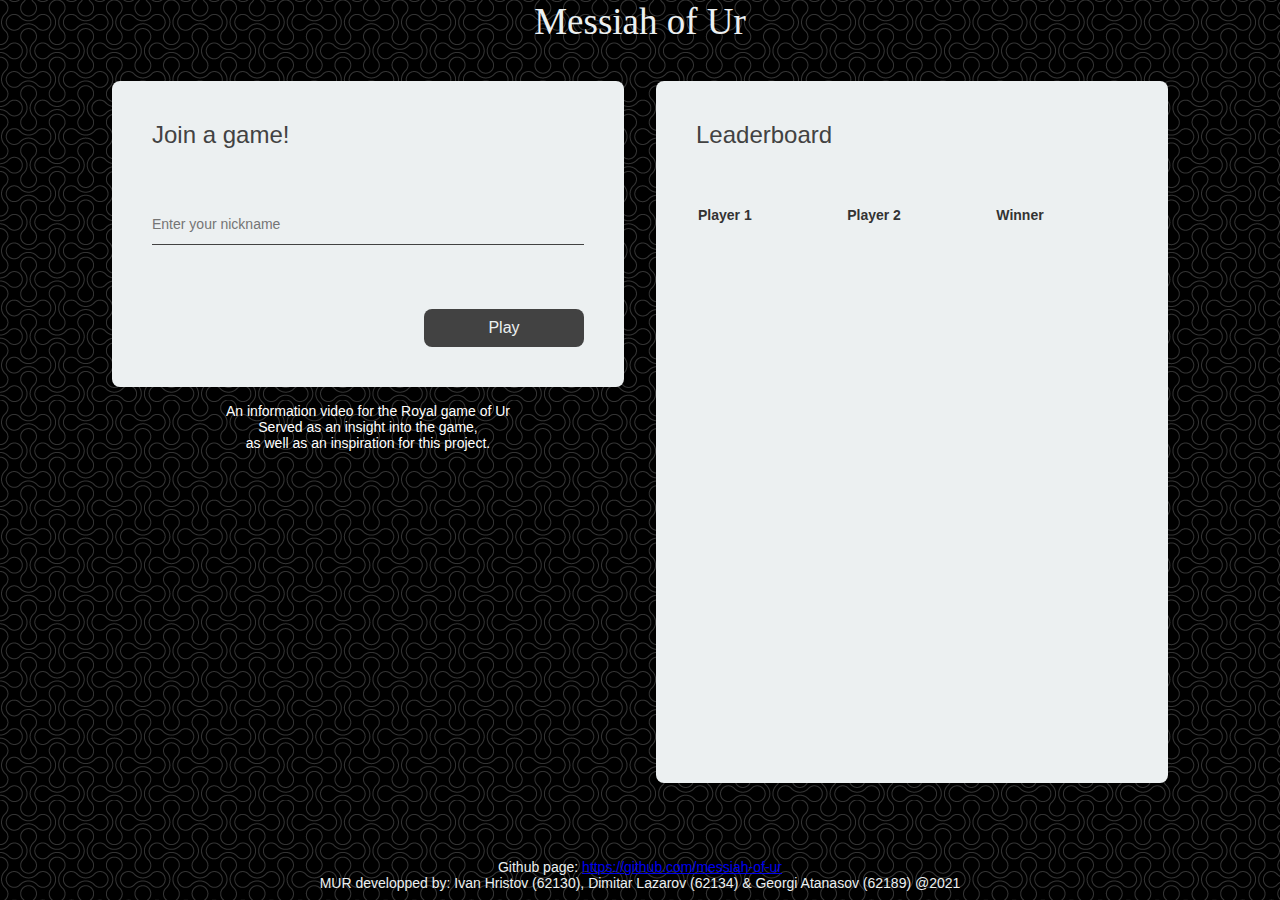
==== commit 4d2eb06f: "Integrate with history endpoint" ====
--- a/play.html
+++ b/play.html
@@ -193,16 +193,6 @@
                     <th>Player 2</th>
                     <th>Winner</th>
                 </tr>
-                <tr>
-                    <td>Jill</td>
-                    <td>Smith</td>
-                    <td>50</td>
-                </tr>
-                <tr>
-                    <td>Eve</td>
-                    <td>Jackson</td>
-                    <td>94</td>
-                </tr>
             </table>
         </div>
     </div>
@@ -212,7 +202,7 @@
         <p>MUR developped by: Ivan Hristov (62130), Dimitar Lazarov (62134) & Georgi Atanasov (62189) @2021</p>
     </footer>
 
-    <input id="plrID" value=0 type="number"></input>
+    <p id="plrID"></p>
 
     <script src="js/game.js"></script>
 </body>
--- a/css/style.css
+++ b/css/style.css
@@ -227,6 +227,11 @@
 
 #leaderboard {
     width: 100%;
+}
+
+#leaderboard td,th {
+    text-align: left;
+    vertical-align: middle;
 }
 
 #form-and-video {
